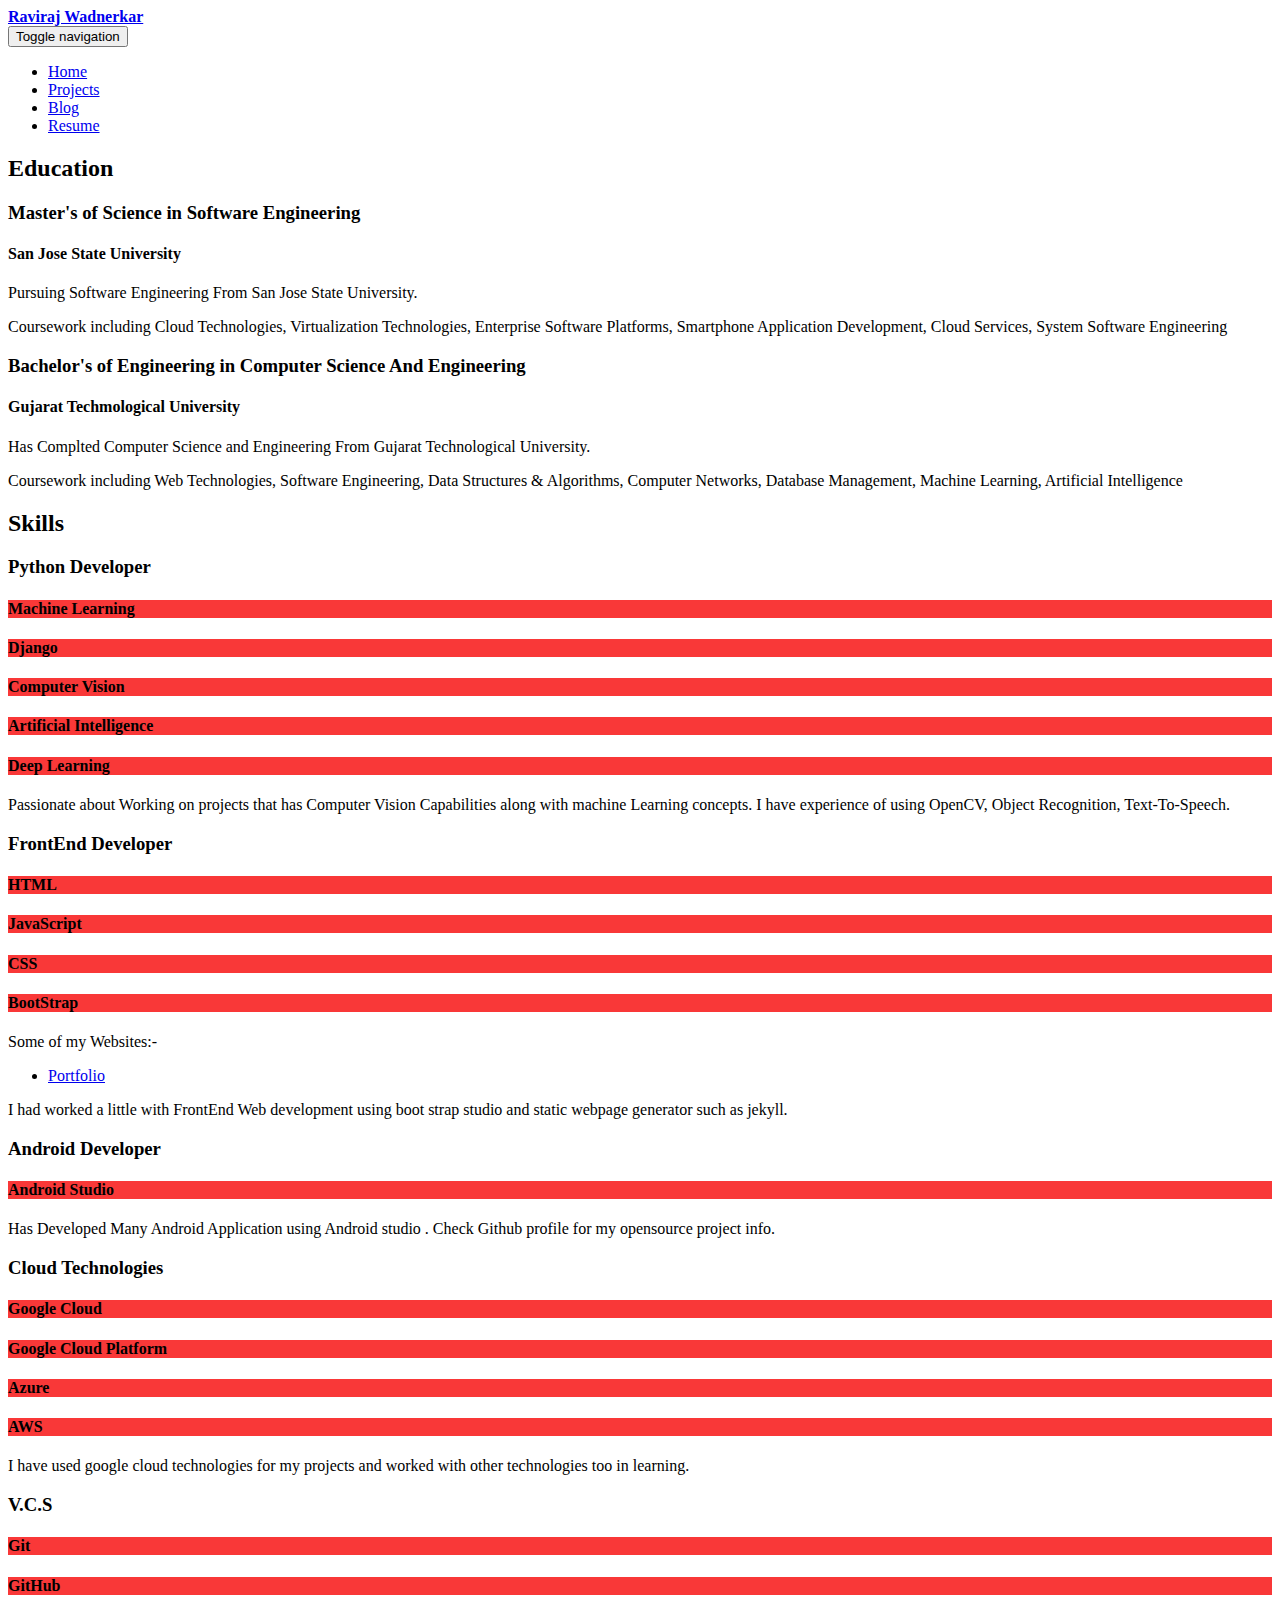
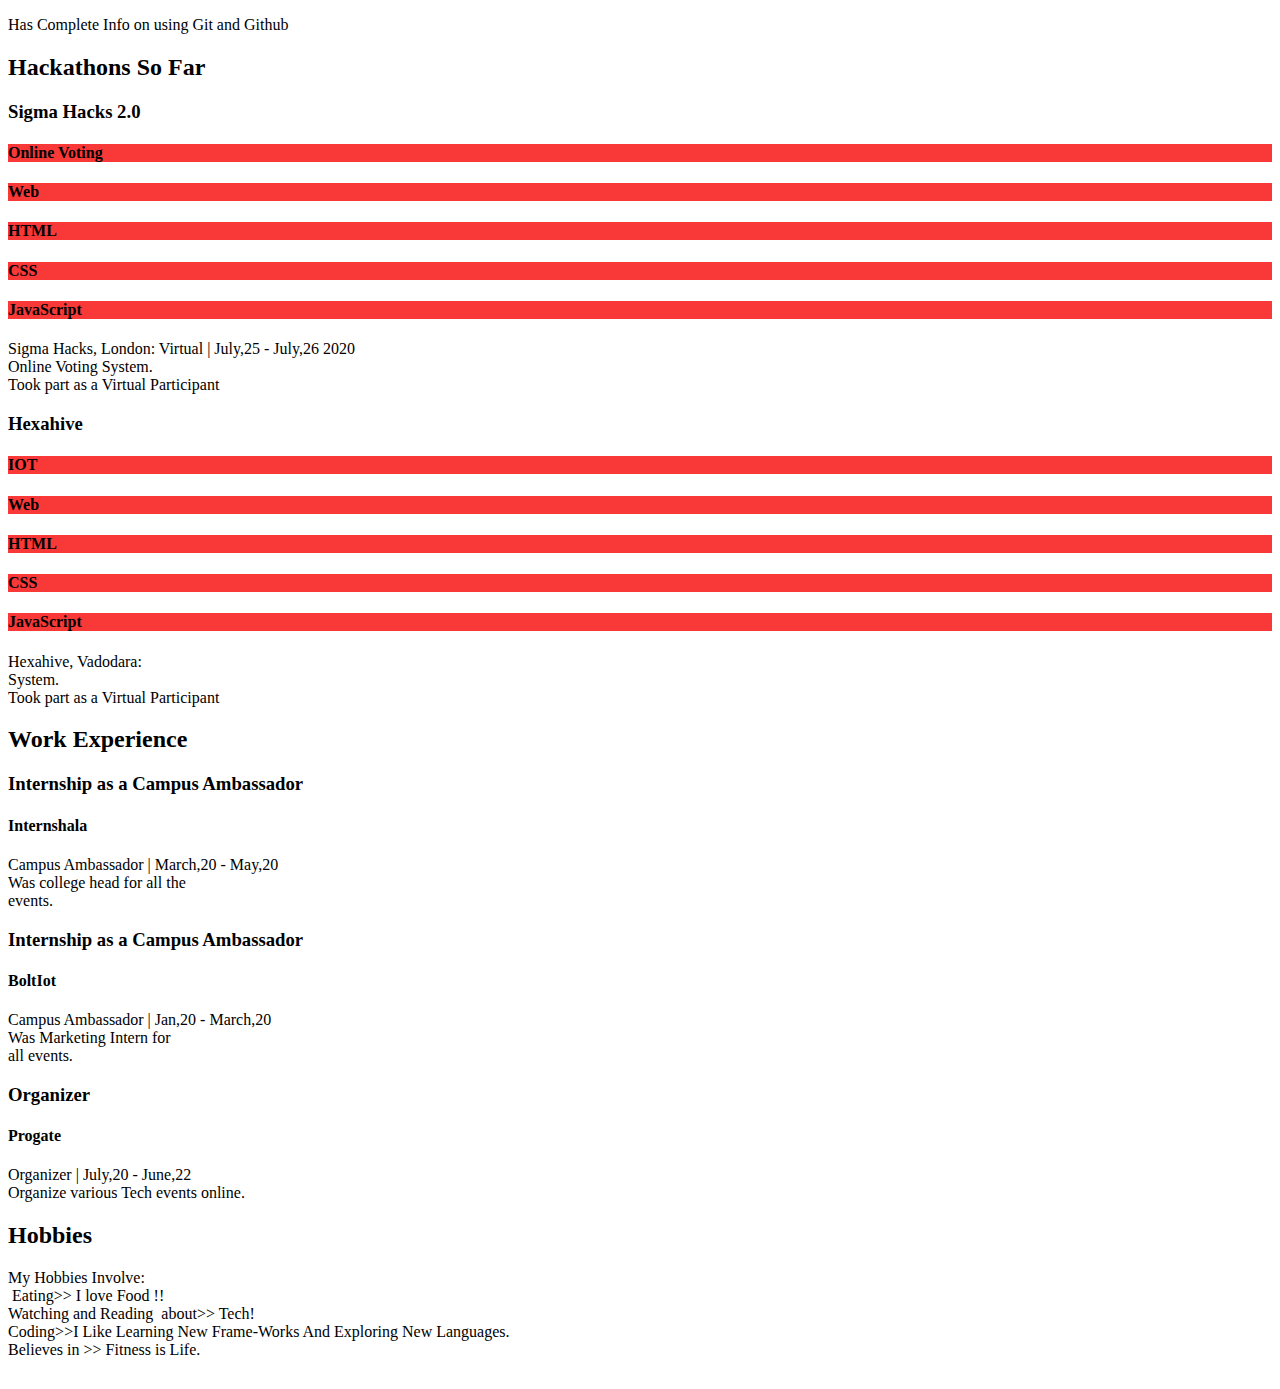
==== cv.html @ 118101fc "updated content" ====
<!DOCTYPE html>
<html>

<head>
    <meta charset="utf-8">
    <meta name="viewport" content="width=device-width, initial-scale=1.0, shrink-to-fit=no">
    <title>CV - Portfolio</title>
    <link rel="apple-touch-icon" sizes="180x180" href="apple-touch-icon.html">
<link rel="icon" type="image/png" sizes="32x32" href="assets/img/r.png">
<link rel="icon" type="image/png" sizes="16x16" href="favicon-16x16.html">
<link rel="manifest" href="site.html">
<link rel="mask-icon" href="safari-pinned-tab.html" color="#5bbad5">
<meta name="msapplication-TileColor" content="#da532c">
<meta name="theme-color" content="#ffffff">
    <link rel="stylesheet" href="assets/bootstrap/css/bootstrap.min.css">
    <link rel="stylesheet" href="https://fonts.googleapis.com/css?family=Lato:300,400,700">
    <link rel="stylesheet" href="assets/fonts/font-awesome.min.css">
    <link rel="stylesheet" href="assets/fonts/ionicons.min.css">
    <link rel="stylesheet" href="https://fonts.googleapis.com/css?family=ABeeZee">
    <link rel="stylesheet" href="assets/css/Animated-Type-Heading.css">
    <link rel="stylesheet" href="assets/css/Bold-BS4-Jumbotron-with-Particles-js-1.css">
    <link rel="stylesheet" href="assets/css/Bold-BS4-Jumbotron-with-Particles-js.css">
    <link rel="stylesheet" href="assets/css/Button-Hover-Animate.css">
    <link rel="stylesheet" href="assets/css/Card-hover-affect-2.css">
    <link rel="stylesheet" href="../cdnjs.cloudflare.com/ajax/libs/aos/2.1.1/aos.css">
    <link rel="stylesheet" href="../cdnjs.cloudflare.com/ajax/libs/pikaday/1.6.1/css/pikaday.min.css">
    <link rel="stylesheet" href="assets/css/Parallax-Scroll-Effect.css">
    <link rel="stylesheet" href="assets/css/Responsive-footer-1.css">
    <link rel="stylesheet" href="assets/css/Responsive-footer.css">
    <link rel="stylesheet" href="assets/css/Swiper-Slider-Card-For-Blog-Or-Product-1.css">
    <link rel="stylesheet" href="assets/css/Swiper-Slider-Card-For-Blog-Or-Product.css">
</head>

<body>
    <nav class="navbar navbar-dark navbar-expand-lg fixed-top bg-white portfolio-navbar gradient">
        <div class="container"><a class="navbar-brand logo" href="index.html"><strong>Raviraj Wadnerkar</strong><br></a><button class="navbar-toggler" data-toggle="collapse" data-target="#navbarNav"><span class="sr-only">Toggle navigation</span><span class="navbar-toggler-icon"></span></button>
            <div
                class="collapse navbar-collapse" id="navbarNav">
                <ul class="nav navbar-nav ml-auto">
                    <li class="nav-item" role="presentation"><a class="nav-link" href="index.html">Home</a></li>
                    <li class="nav-item" role="presentation"><a class="nav-link" href="projects.html">Projects</a></li>
                    <li class="nav-item" role="presentation"><a class="nav-link active" href="blog.html">Blog</a></li>
                    <li class="nav-item" role="presentation"><a class="nav-link active" href="cv.html">Resume</a></li>
                </ul>
        </div>
        </div>
    </nav>
    <main class="page cv-page">
        <section class="d-flex portfolio-block cv">
            <div class="container">
                <div class="education group">
                    <div class="heading">
                        <h2 class="text-center">Education</h2>
                    </div>
                    <div class="item">
                        <div class="row">
                            <div class="col-md-7">
                                <h3>Master's of Science in Software Engineering</h3>
                                <h4 class="organization">San Jose State University</h4>
                            </div>
                        </div>
                        <p class="text-muted">Pursuing Software Engineering From San Jose State University.</p>
                        <p class="text-muted">Coursework including Cloud Technologies, Virtualization Technologies, Enterprise Software Platforms, Smartphone Application Development, Cloud Services, System Software Engineering</p>
                    </div>
                    <div class="item">
                        <div class="row">
                            <div class="col-md-9">
                                <h3>Bachelor's of Engineering in Computer Science And Engineering</h3>
                                <h4 class="organization">Gujarat Techmological University</h4>
                            </div>
                        </div>
                        <p class="text-muted">Has Complted Computer Science and Engineering From Gujarat Technological University.</p>
                        <p class="text-muted">Coursework including Web Technologies, Software Engineering, Data Structures & Algorithms, Computer Networks, Database Management, Machine Learning, Artificial Intelligence</p>
                    </div>
                </div>
                <div class="work-experience group">
                    <div class="heading">
                        <h2 class="text-center">Skills</h2>
                    </div>
                    <div class="item">
                        <div class="row">
                            <div class="col-md-6">
                                <h3>Python Developer</h3>
                                <h4 class="organization" style="background-color: rgb(249,56,56);">Machine Learning</h4>
                                <h4 class="organization" style="background-color: rgb(249,56,56);">Django</h4>
                                <h4 class="organization" style="background-color: rgb(249,56,56);">Computer Vision</h4>
                                <h4 class="organization" style="background-color: rgb(249,56,56);">Artificial Intelligence</h4>
                                <h4 class="organization" style="background-color: rgb(249,56,56);">Deep Learning</h4>
                            </div>
                        </div>
                        <p class="text-muted">Passionate about Working on projects that has Computer Vision Capabilities along with machine Learning concepts.
                            I have experience of using OpenCV, Object Recognition, Text-To-Speech.
                        </p>
                    </div>
                        <div class="item">
                        <div class="row">
                            <div class="col-md-6">
                                <h3>FrontEnd Developer</h3>
                                <h4 class="organization" style="background-color: rgb(249,56,56);">HTML</h4>
                                <h4 class="organization" style="background-color: rgb(249,56,56);">JavaScript</h4>
                                <h4 class="organization" style="background-color: rgb(249,56,56);">CSS</h4>
                                <h4 class="organization" style="background-color: rgb(249,56,56);">BootStrap</h4>
                            </div>
                        </div>
                        Some of my Websites:- 
                        <ul>
                            <li><a href="http://ravirajwadnerkar.github.io/"><u>Portfolio</u></a></li>
                       
                        </ul>
                        <p class="text-muted">I had worked a little with FrontEnd Web development using boot strap studio and static webpage generator such as jekyll. </p>
                        </div>
                    <div class="item">
                        <div class="row">
                            <div class="col-6">
                                <h3>Android Developer</h3>
                                <h4 class="organization" style="background-color: rgb(249,56,56);">Android Studio</h4>
                            </div>
                        </div>
                        <p class="text-muted">Has Developed Many Android Application using Android studio . Check Github profile for my opensource project info.</p>
                    </div>
                    <div class="item">
                    <div class="row">
                        <div class="col-md-6">
                            <h3>Cloud Technologies</h3>
                            <h4 class="organization" style="background-color: rgb(249,56,56);">Google Cloud</h4>
                            <h4 class="organization" style="background-color: rgb(249,56,56);">Google Cloud Platform</h4>
                            <h4 class="organization" style="background-color: rgb(249,56,56);">Azure</h4>
                            <h4 class="organization" style="background-color: rgb(249,56,56);">AWS</h4>
                        </div>
                    </div>
                    <p class="text-muted">I have used google cloud technologies for my projects and worked with other technologies too in learning.&nbsp;</p>
                    </div>
                    <div class="item">
                    <div class="row">
                        <div class="col-md-6">
                            <h3>V.C.S</h3>
                            <h4 class="organization" style="background-color: rgb(249,56,56);">Git</h4>
                            <h4 class="organization" style="background-color: rgb(249,56,56);">GitHub</h4>
                        </div>
                    </div>
                    <p class="text-muted">Has Complete Info on using Git and Github&nbsp;</p>
                </div>
 
                </div>
                
                <div class="work-experience group">
                    <div class="heading"></div>
                    <div class="item">            
                        <h2 class="text-center">Hackathons So Far</h2>
                    </div>
                    <div class="item">
                        <div class="row">
                            <div class="col-md-6">
                                <h3>Sigma Hacks 2.0&nbsp;</h3>
                                <h4 class="organization" style="background-color: rgb(249,56,56);">Online Voting</h4>
                                <h4 class="organization" style="background-color: rgb(249,56,56);">Web</h4>
                                <h4 class="organization" style="background-color: rgb(249,56,56);">HTML</h4>
                                <h4 class="organization" style="background-color: rgb(249,56,56);">CSS</h4>
                                <h4 class="organization" style="background-color: rgb(249,56,56);">JavaScript</h4>
                                <!--<h4 class="organization" style="background-color: rgb(249,56,56);">PHP</h4>-->
                            </div>
                        </div>
                        <p class="text-muted">Sigma Hacks, London: Virtual | July,25 - July,26 2020<br>Online Voting System.<br>Took part as a Virtual Participant</p>
                    </div>
                    <div class="item">
                        <div class="row">
                            <div class="col-md-6">
                                <h3>Hexahive</h3>
                                <h4 class="organization" style="background-color: rgb(249,56,56);">IOT</h4>
                                <h4 class="organization" style="background-color: rgb(249,56,56);">Web</h4>
                                <h4 class="organization" style="background-color: rgb(249,56,56);">HTML</h4>
                                <h4 class="organization" style="background-color: rgb(249,56,56);">CSS</h4>
                                <h4 class="organization" style="background-color: rgb(249,56,56);">JavaScript</h4>
                            </div>
                        </div>
                        <p class="text-muted">Hexahive, Vadodara: <br> System.<br>Took part as a Virtual Participant</p>
                    </div>
                    <div class="item">            
                        <h2 class="text-center">Work Experience</h2>
                    </div>
                          
                    <div class="item">
                        <div class="row">
                            <div class="col-md-6">
                                <h3>Internship as a Campus Ambassador&nbsp;</h3>
                                <h4 class="organization">Internshala</h4>
                            </div>
                        </div>
                        <p class="text-muted">Campus Ambassador | March,20 - May,20<br>Was college head for all the<br>events.</p>
                    </div>
                    <div class="item">
                        <div class="row">
                            <div class="col-md-6">
                                <h3>Internship as a Campus Ambassador&nbsp;</h3>
                                <h4 class="organization">BoltIot</h4>
                            </div>
                        </div>
                        <p class="text-muted">Campus Ambassador | Jan,20 - March,20<br>Was Marketing Intern for <br>all events.</p>
                    </div>
                    <div class="item">
                        <div class="row">
                            <div class="col-md-6">
                                <h3>Organizer&nbsp;</h3>
                                <h4 class="organization">Progate</h4>
                            </div>
                        </div>
                        <p class="text-muted">Organizer | July,20 - June,22<br>Organize various Tech events online.</p>
                    </div>        
                        
                <div class="work-experience group"></div>
                
                
                <div class="hobbies group">
                    <div class="heading">
                        <h2 class="text-center">Hobbies</h2>
                    </div>
                    <p class="text-center text-muted">My Hobbies Involve:<br>&nbsp;Eating&gt;&gt; I love Food !!&nbsp;<br>Watching and Reading &nbsp;about&gt;&gt; Tech!<br>Coding&gt;&gt;I Like Learning New Frame-Works And Exploring New Languages.<br>Believes in &gt;&gt; Fitness is Life.</p>
                </div>
            </div>
        </section>
    </main>
    <footer class="page-footer">
        <p class="text-center" style="margin-top:30px;margin-bottom:15px;">
            <a href="https://www.instagram.com/r_square0311/" style="font-size:35px;"><i class="fa fa-instagram"
                    style="color:rgb(0,0,0);margin-right:0px;"></i></a>
            <a href="https://twitter.com/RavirajWadnerk1" style="font-size:35px;"><i
                    class="icon ion-social-twitter" style="color:rgb(0,0,0);"></i></a>
            <a href="https://www.linkedin.com/in/raviraj-wadnerkar/" style="font-size:35px;"><i
                    class="icon ion-social-linkedin" style="color:rgb(0,0,0);"></i></a>
            <a href="https://github.com/ravirajwadnerkar" style="font-size:35px;"><i class="fa fa-github" style="color:rgb(0,0,0);"></i></a>
            <a href="https://www.facebook.com/raviraj.wadnerkar.9" style="font-size:35px;"><i
                    class="fa fa-facebook-square" style="color:rgb(0,0,0);"></i></a>



        </p>
    </footer>
    <script src="assets/js/jquery.min.js"></script>
    <script src="assets/bootstrap/js/bootstrap.min.js"></script>
    <script src="assets/js/Animated-Type-Heading.js"></script>
    <script src="assets/js/Bold-BS4-Jumbotron-with-Particles-js.js"></script>
    <script src="assets/js/bs-animation.js"></script>
    <script src="assets/js/Card-hover-affect-2.js"></script>
    <script src="../cdnjs.cloudflare.com/ajax/libs/aos/2.1.1/aos.js"></script>
    <script src="../cdnjs.cloudflare.com/ajax/libs/pikaday/1.6.1/pikaday.min.js"></script>
    <script src="assets/js/Swiper-Slider-Card-For-Blog-Or-Product.js"></script>
    <script src="assets/js/theme.js"></script>
</body>


</html>
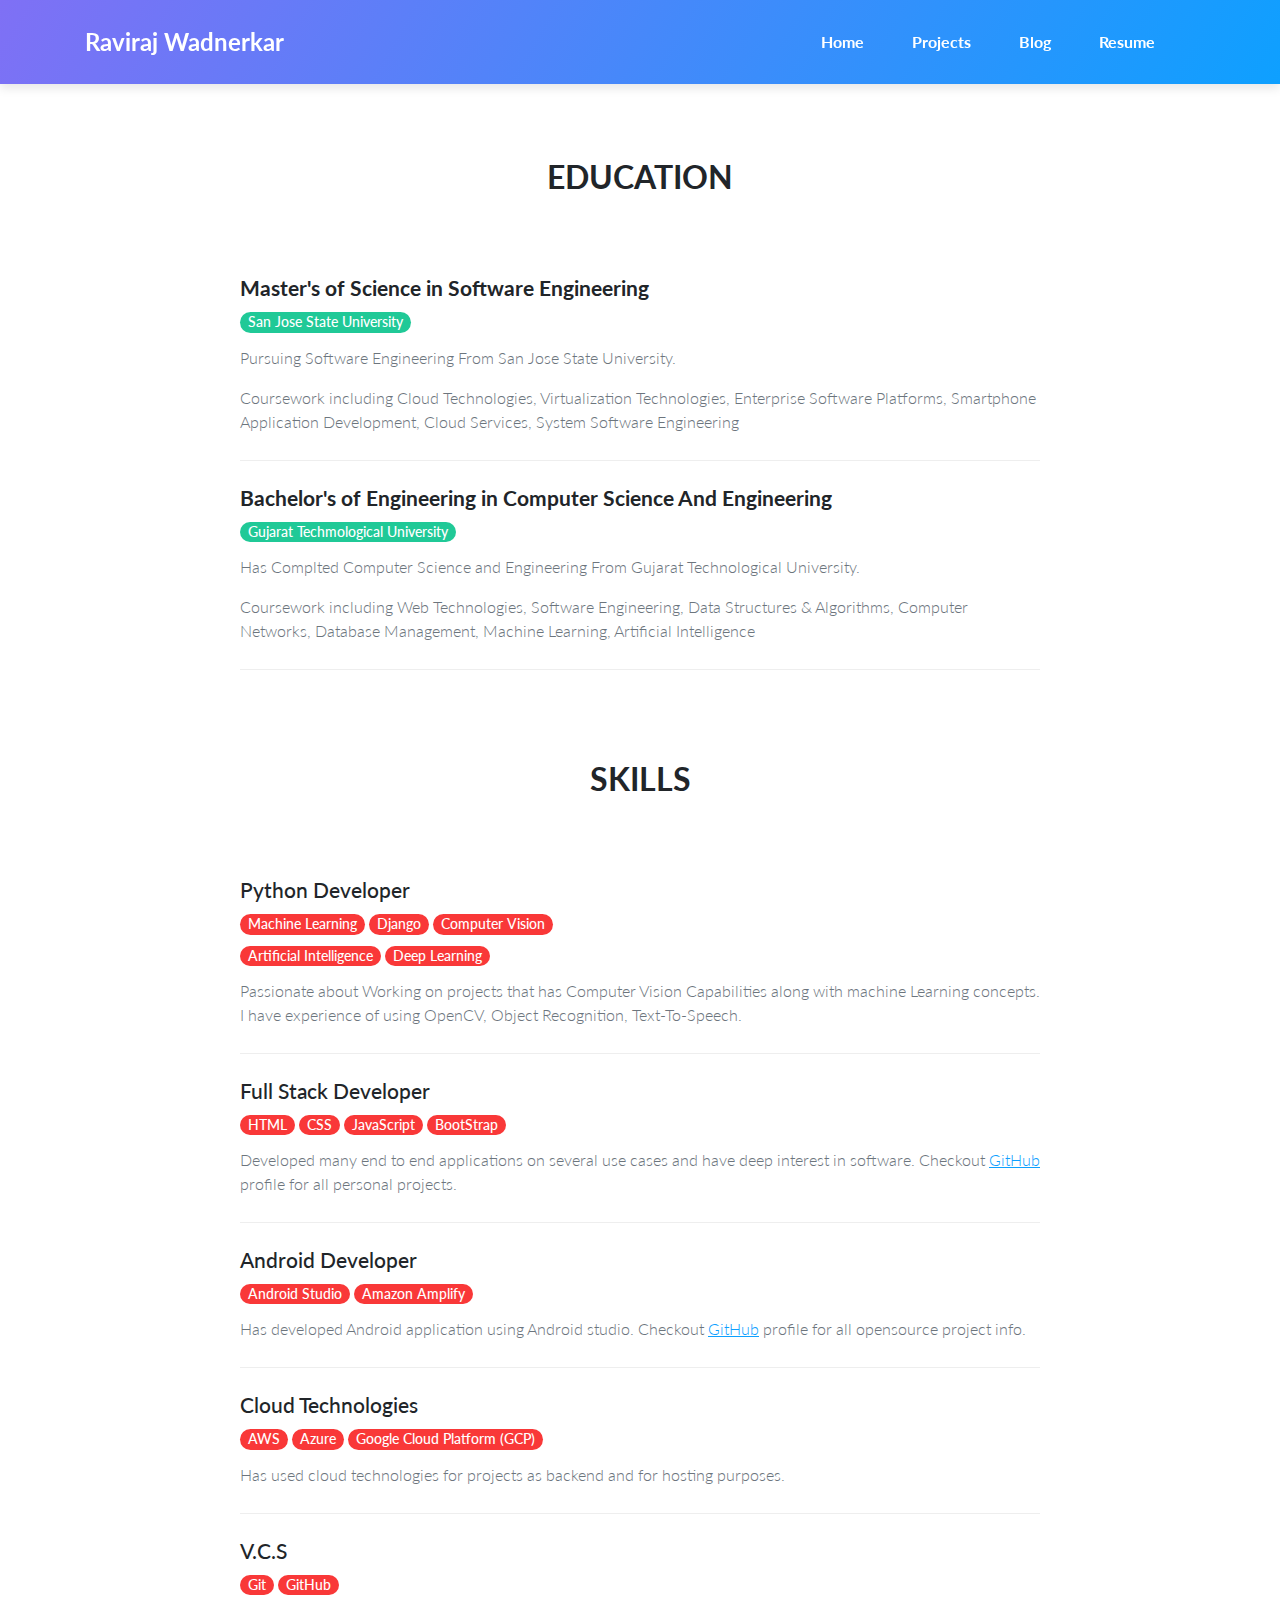
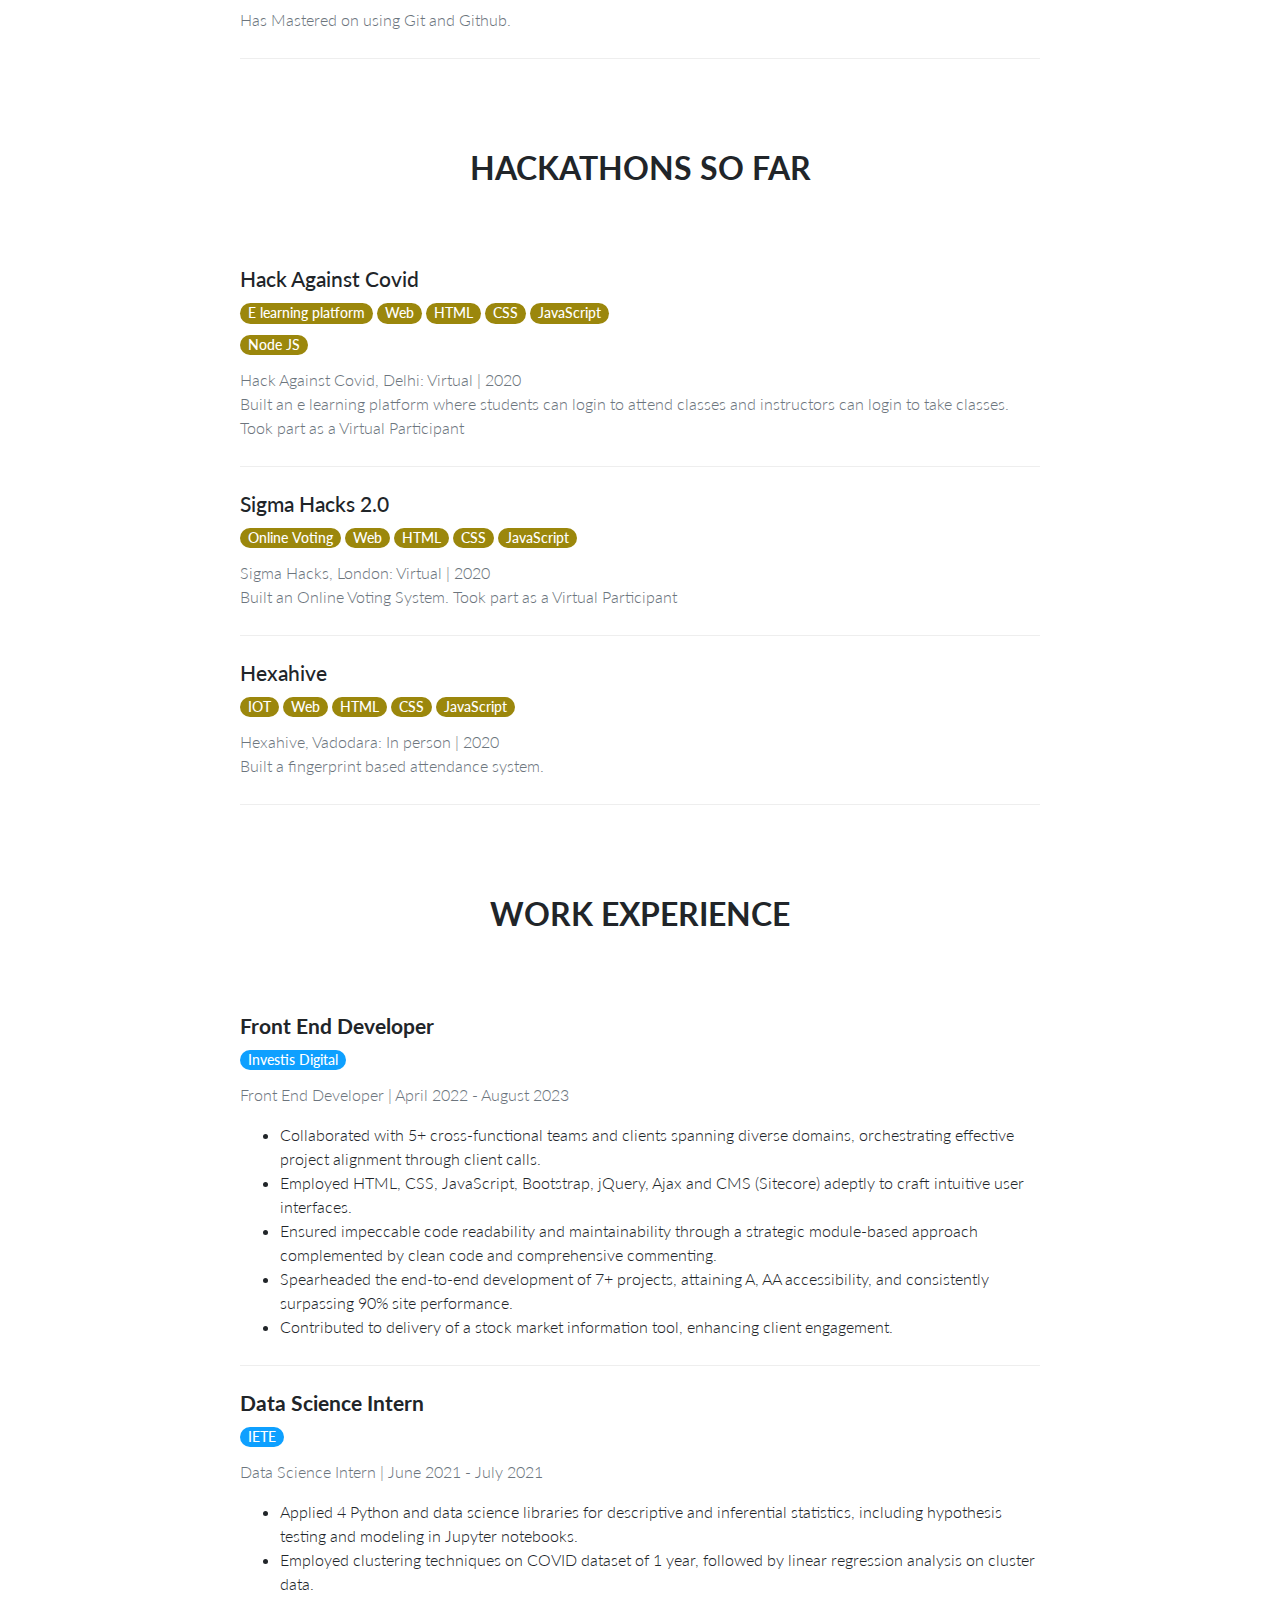
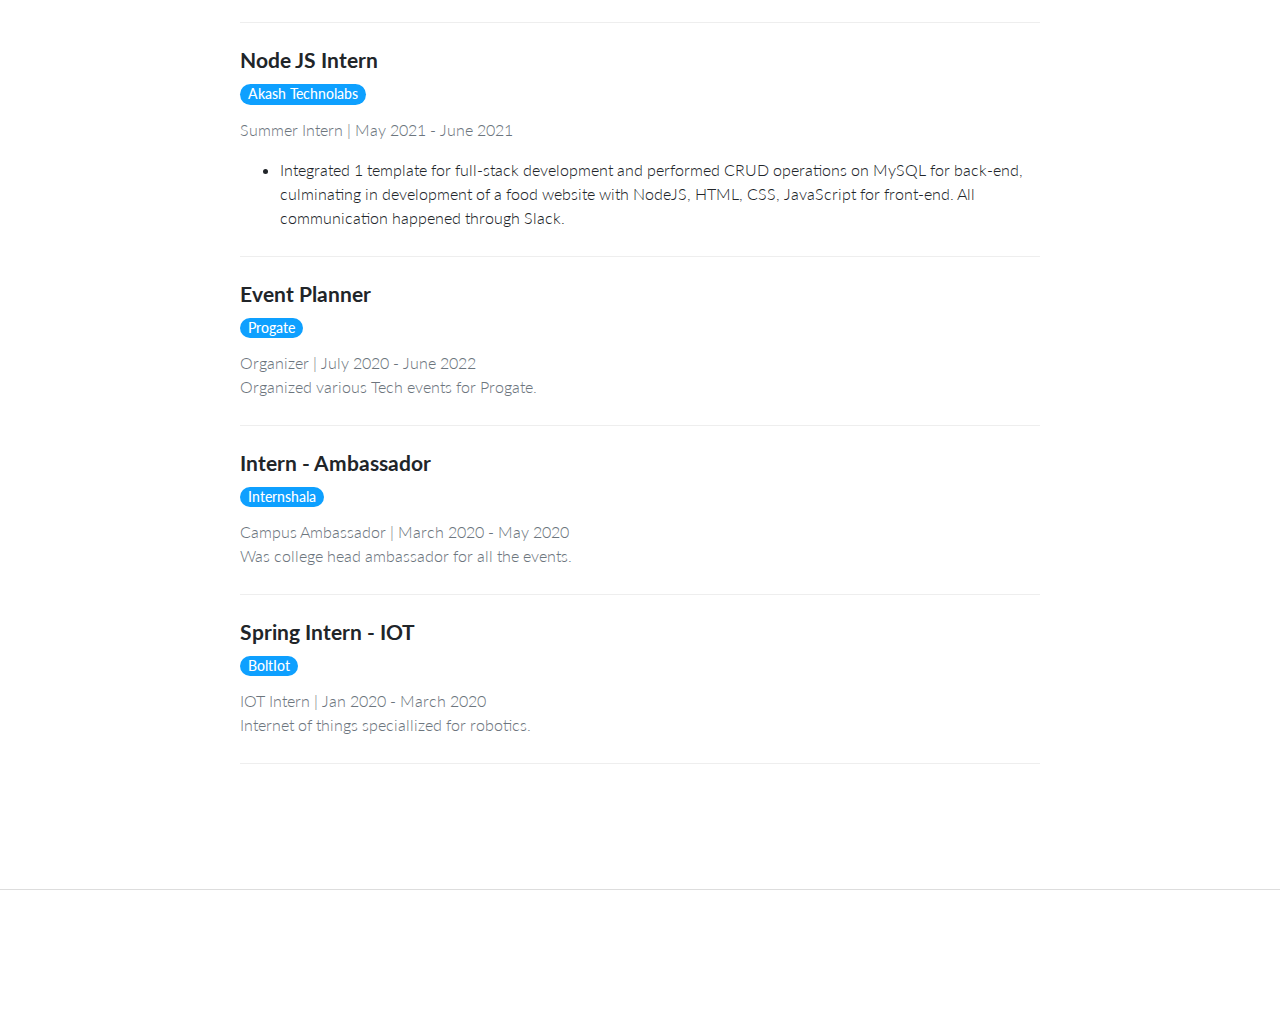
==== commit 1366be66: "cv updates" ====
--- a/cv.html
+++ b/cv.html
@@ -73,7 +73,7 @@
                         <p class="text-muted">Coursework including Web Technologies, Software Engineering, Data Structures & Algorithms, Computer Networks, Database Management, Machine Learning, Artificial Intelligence</p>
                     </div>
                 </div>
-                <div class="work-experience group">
+                <div class="skills group">
                     <div class="heading">
                         <h2 class="text-center">Skills</h2>
                     </div>
@@ -81,11 +81,11 @@
                         <div class="row">
                             <div class="col-md-6">
                                 <h3>Python Developer</h3>
-                                <h4 class="organization" style="background-color: rgb(249,56,56);">Machine Learning</h4>
-                                <h4 class="organization" style="background-color: rgb(249,56,56);">Django</h4>
-                                <h4 class="organization" style="background-color: rgb(249,56,56);">Computer Vision</h4>
-                                <h4 class="organization" style="background-color: rgb(249,56,56);">Artificial Intelligence</h4>
-                                <h4 class="organization" style="background-color: rgb(249,56,56);">Deep Learning</h4>
+                                <h4 class="organization">Machine Learning</h4>
+                                <h4 class="organization">Django</h4>
+                                <h4 class="organization">Computer Vision</h4>
+                                <h4 class="organization">Artificial Intelligence</h4>
+                                <h4 class="organization">Deep Learning</h4>
                             </div>
                         </div>
                         <p class="text-muted">Passionate about Working on projects that has Computer Vision Capabilities along with machine Learning concepts.
@@ -95,127 +95,172 @@
                         <div class="item">
                         <div class="row">
                             <div class="col-md-6">
-                                <h3>FrontEnd Developer</h3>
-                                <h4 class="organization" style="background-color: rgb(249,56,56);">HTML</h4>
-                                <h4 class="organization" style="background-color: rgb(249,56,56);">JavaScript</h4>
-                                <h4 class="organization" style="background-color: rgb(249,56,56);">CSS</h4>
-                                <h4 class="organization" style="background-color: rgb(249,56,56);">BootStrap</h4>
-                            </div>
-                        </div>
-                        Some of my Websites:- 
-                        <ul>
-                            <li><a href="http://ravirajwadnerkar.github.io/"><u>Portfolio</u></a></li>
-                       
-                        </ul>
-                        <p class="text-muted">I had worked a little with FrontEnd Web development using boot strap studio and static webpage generator such as jekyll. </p>
+                                <h3>Full Stack Developer</h3>
+                                <h4 class="organization">HTML</h4>
+                                <h4 class="organization">CSS</h4>
+                                <h4 class="organization">JavaScript</h4>
+                                <h4 class="organization">BootStrap</h4>
+                            </div>
+                        </div>
+                        <p class="text-muted">Developed many end to end applications on several use cases and have deep interest in software. Checkout <a href="https://github.com/RavirajWadnerkar"><u>GitHub</u></a> profile for all personal projects.</p>
                         </div>
                     <div class="item">
                         <div class="row">
                             <div class="col-6">
                                 <h3>Android Developer</h3>
-                                <h4 class="organization" style="background-color: rgb(249,56,56);">Android Studio</h4>
-                            </div>
-                        </div>
-                        <p class="text-muted">Has Developed Many Android Application using Android studio . Check Github profile for my opensource project info.</p>
-                    </div>
-                    <div class="item">
-                    <div class="row">
-                        <div class="col-md-6">
-                            <h3>Cloud Technologies</h3>
-                            <h4 class="organization" style="background-color: rgb(249,56,56);">Google Cloud</h4>
-                            <h4 class="organization" style="background-color: rgb(249,56,56);">Google Cloud Platform</h4>
-                            <h4 class="organization" style="background-color: rgb(249,56,56);">Azure</h4>
-                            <h4 class="organization" style="background-color: rgb(249,56,56);">AWS</h4>
-                        </div>
-                    </div>
-                    <p class="text-muted">I have used google cloud technologies for my projects and worked with other technologies too in learning.&nbsp;</p>
-                    </div>
-                    <div class="item">
-                    <div class="row">
-                        <div class="col-md-6">
-                            <h3>V.C.S</h3>
-                            <h4 class="organization" style="background-color: rgb(249,56,56);">Git</h4>
-                            <h4 class="organization" style="background-color: rgb(249,56,56);">GitHub</h4>
-                        </div>
-                    </div>
-                    <p class="text-muted">Has Complete Info on using Git and Github&nbsp;</p>
-                </div>
- 
-                </div>
-                
+                                <h4 class="organization">Android Studio</h4>
+                                <h4 class="organization">Amazon Amplify</h4>
+                            </div>
+                        </div>
+                        <p class="text-muted">Has developed Android application using Android studio. Checkout <a href="https://github.com/RavirajWadnerkar"><u>GitHub</u></a> profile for all opensource project info.</p>
+                    </div>
+                    <div class="item">
+                        <div class="row">
+                            <div class="col-md-6">
+                                <h3>Cloud Technologies</h3>
+                                <h4 class="organization">AWS</h4>
+                                <h4 class="organization">Azure</h4>
+                                <h4 class="organization">Google Cloud Platform (GCP)</h4>
+                            </div>
+                        </div>
+                        <p class="text-muted">Has used cloud technologies for projects as backend and for hosting purposes.</p>
+                    </div>
+                    <div class="item">
+                        <div class="row">
+                            <div class="col-md-6">
+                                <h3>V.C.S</h3>
+                                <h4 class="organization">Git</h4>
+                                <h4 class="organization">GitHub</h4>
+                            </div>
+                        </div>
+                        <p class="text-muted">Has Mastered on using Git and Github.</p>
+                    </div>
+                </div>
+                <div class="hackathons group">
+                    <div class="heading">
+                        <h2 class="text-center">Hackathons So Far</h2>
+                    </div>
+                    <div class="item">
+                        <div class="row">
+                            <div class="col-md-6">
+                                <h3>Hack Against Covid</h3>
+                                <h4 class="organization">E learning platform</h4>
+                                <h4 class="organization">Web</h4>
+                                <h4 class="organization">HTML</h4>
+                                <h4 class="organization">CSS</h4>
+                                <h4 class="organization">JavaScript</h4>
+                                <h4 class="organization">Node JS</h4>
+                            </div>
+                        </div>
+                        <p class="text-muted">Hack Against Covid, Delhi: Virtual | 2020<br>Built an e learning platform where students can login to attend classes and instructors can login to take classes.<br>Took part as a Virtual Participant</p>
+                    </div>
+                    <div class="item">
+                        <div class="row">
+                            <div class="col-md-6">
+                                <h3>Sigma Hacks 2.0</h3>
+                                <h4 class="organization">Online Voting</h4>
+                                <h4 class="organization">Web</h4>
+                                <h4 class="organization">HTML</h4>
+                                <h4 class="organization">CSS</h4>
+                                <h4 class="organization">JavaScript</h4>
+                                <!--<h4 class="organization">PHP</h4>-->
+                            </div>
+                        </div>
+                        <p class="text-muted">Sigma Hacks, London: Virtual | 2020<br>Built an Online Voting System. Took part as a Virtual Participant</p>
+                    </div>
+                    <div class="item">
+                        <div class="row">
+                            <div class="col-md-6">
+                                <h3>Hexahive</h3>
+                                <h4 class="organization">IOT</h4>
+                                <h4 class="organization">Web</h4>
+                                <h4 class="organization">HTML</h4>
+                                <h4 class="organization">CSS</h4>
+                                <h4 class="organization">JavaScript</h4>
+                            </div>
+                        </div>
+                        <p class="text-muted">Hexahive, Vadodara: In person | 2020<br>Built a fingerprint based attendance system.</p>
+                    </div>
+                </div>
                 <div class="work-experience group">
-                    <div class="heading"></div>
-                    <div class="item">            
-                        <h2 class="text-center">Hackathons So Far</h2>
-                    </div>
-                    <div class="item">
-                        <div class="row">
-                            <div class="col-md-6">
-                                <h3>Sigma Hacks 2.0&nbsp;</h3>
-                                <h4 class="organization" style="background-color: rgb(249,56,56);">Online Voting</h4>
-                                <h4 class="organization" style="background-color: rgb(249,56,56);">Web</h4>
-                                <h4 class="organization" style="background-color: rgb(249,56,56);">HTML</h4>
-                                <h4 class="organization" style="background-color: rgb(249,56,56);">CSS</h4>
-                                <h4 class="organization" style="background-color: rgb(249,56,56);">JavaScript</h4>
-                                <!--<h4 class="organization" style="background-color: rgb(249,56,56);">PHP</h4>-->
-                            </div>
-                        </div>
-                        <p class="text-muted">Sigma Hacks, London: Virtual | July,25 - July,26 2020<br>Online Voting System.<br>Took part as a Virtual Participant</p>
-                    </div>
-                    <div class="item">
-                        <div class="row">
-                            <div class="col-md-6">
-                                <h3>Hexahive</h3>
-                                <h4 class="organization" style="background-color: rgb(249,56,56);">IOT</h4>
-                                <h4 class="organization" style="background-color: rgb(249,56,56);">Web</h4>
-                                <h4 class="organization" style="background-color: rgb(249,56,56);">HTML</h4>
-                                <h4 class="organization" style="background-color: rgb(249,56,56);">CSS</h4>
-                                <h4 class="organization" style="background-color: rgb(249,56,56);">JavaScript</h4>
-                            </div>
-                        </div>
-                        <p class="text-muted">Hexahive, Vadodara: <br> System.<br>Took part as a Virtual Participant</p>
-                    </div>
-                    <div class="item">            
+                    <div class="heading">            
                         <h2 class="text-center">Work Experience</h2>
                     </div>
-                          
-                    <div class="item">
-                        <div class="row">
-                            <div class="col-md-6">
-                                <h3>Internship as a Campus Ambassador&nbsp;</h3>
+                    <div class="item">
+                        <div class="row">
+                            <div class="col-md-6">
+                                <h3>Front End Developer</h3>
+                                <h4 class="organization">Investis Digital</h4>
+                            </div>
+                        </div>
+                        <p class="text-muted">Front End Developer | April 2022 - August 2023</p>
+                        <ul>
+                            <li>Collaborated with 5+ cross-functional teams and clients spanning diverse domains, orchestrating effective project alignment through client calls.</li>
+                            <li>Employed HTML, CSS, JavaScript, Bootstrap, jQuery, Ajax and CMS (Sitecore) adeptly to craft intuitive user interfaces.</li>
+                            <li>Ensured impeccable code readability and maintainability through a strategic module-based approach complemented by clean code and comprehensive commenting.</li>
+                            <li>Spearheaded the end-to-end development of 7+ projects, attaining A, AA accessibility, and consistently surpassing 90% site performance.</li>
+                            <li>Contributed to delivery of a stock market information tool, enhancing client engagement.</li>
+                        </ul>
+                    </div>
+                    <div class="item">
+                        <div class="row">
+                            <div class="col-md-6">
+                                <h3>Data Science Intern</h3>
+                                <h4 class="organization">IETE</h4>
+                            </div>
+                        </div>
+                        <p class="text-muted">Data Science Intern | June 2021 - July 2021</p>
+                        <ul>
+                            <li>Applied 4 Python and data science libraries for descriptive and inferential statistics, including hypothesis testing and modeling in Jupyter notebooks.</li>
+                            <li>Employed clustering techniques on COVID dataset of 1 year, followed by linear regression analysis on cluster data.</li>
+                        </ul>
+                    </div>
+                    <div class="item">
+                        <div class="row">
+                            <div class="col-md-6">
+                                <h3>Node JS Intern</h3>
+                                <h4 class="organization">Akash Technolabs</h4>
+                            </div>
+                        </div>
+                        <p class="text-muted">Summer Intern | May 2021 - June 2021</p>
+                        <ul>
+                            <li>Integrated 1 template for full-stack development and performed CRUD operations on MySQL for back-end, culminating in development of a food website with NodeJS, HTML, CSS, JavaScript for front-end. All communication happened through Slack.</li>
+                        </ul>
+                    </div>
+                    <div class="item">
+                        <div class="row">
+                            <div class="col-md-6">
+                                <h3>Event Planner</h3>
+                                <h4 class="organization">Progate</h4>
+                            </div>
+                        </div>
+                        <p class="text-muted">Organizer | July 2020 - June 2022<br>Organized various Tech events for Progate.</p>
+                    </div>
+                    <div class="item">
+                        <div class="row">
+                            <div class="col-md-6">
+                                <h3>Intern - Ambassador</h3>
                                 <h4 class="organization">Internshala</h4>
                             </div>
                         </div>
-                        <p class="text-muted">Campus Ambassador | March,20 - May,20<br>Was college head for all the<br>events.</p>
-                    </div>
-                    <div class="item">
-                        <div class="row">
-                            <div class="col-md-6">
-                                <h3>Internship as a Campus Ambassador&nbsp;</h3>
+                        <p class="text-muted">Campus Ambassador | March 2020 - May 2020<br>Was college head ambassador for all the events.</p>
+                    </div>
+                    <div class="item">
+                        <div class="row">
+                            <div class="col-md-6">
+                                <h3>Spring Intern - IOT</h3>
                                 <h4 class="organization">BoltIot</h4>
                             </div>
                         </div>
-                        <p class="text-muted">Campus Ambassador | Jan,20 - March,20<br>Was Marketing Intern for <br>all events.</p>
-                    </div>
-                    <div class="item">
-                        <div class="row">
-                            <div class="col-md-6">
-                                <h3>Organizer&nbsp;</h3>
-                                <h4 class="organization">Progate</h4>
-                            </div>
-                        </div>
-                        <p class="text-muted">Organizer | July,20 - June,22<br>Organize various Tech events online.</p>
-                    </div>        
-                        
-                <div class="work-experience group"></div>
-                
-                
-                <div class="hobbies group">
+                        <p class="text-muted">IOT Intern | Jan 2020 - March 2020<br>Internet of things speciallized for robotics.</p>
+                    </div>
+                </div>
+                <!-- <div class="hobbies group">
                     <div class="heading">
                         <h2 class="text-center">Hobbies</h2>
                     </div>
                     <p class="text-center text-muted">My Hobbies Involve:<br>&nbsp;Eating&gt;&gt; I love Food !!&nbsp;<br>Watching and Reading &nbsp;about&gt;&gt; Tech!<br>Coding&gt;&gt;I Like Learning New Frame-Works And Exploring New Languages.<br>Believes in &gt;&gt; Fitness is Life.</p>
-                </div>
+                </div> -->
             </div>
         </section>
     </main>
